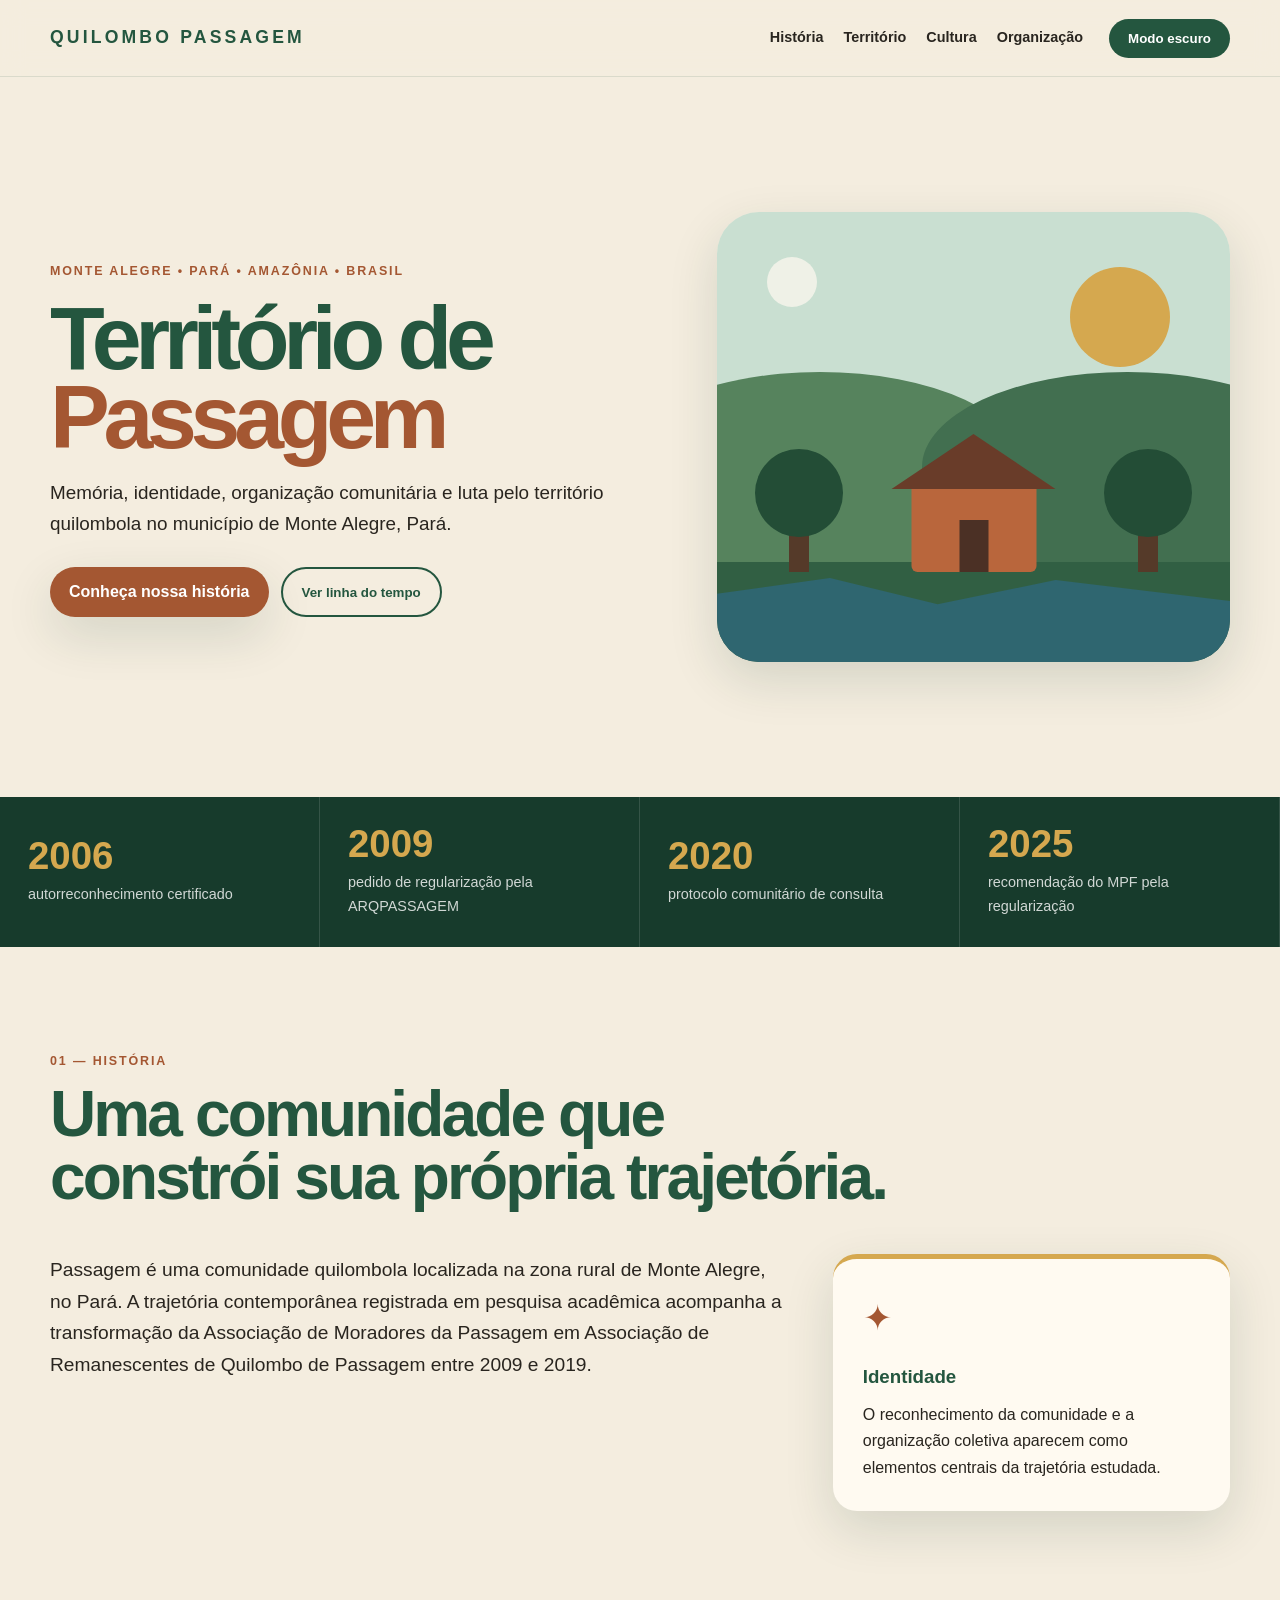
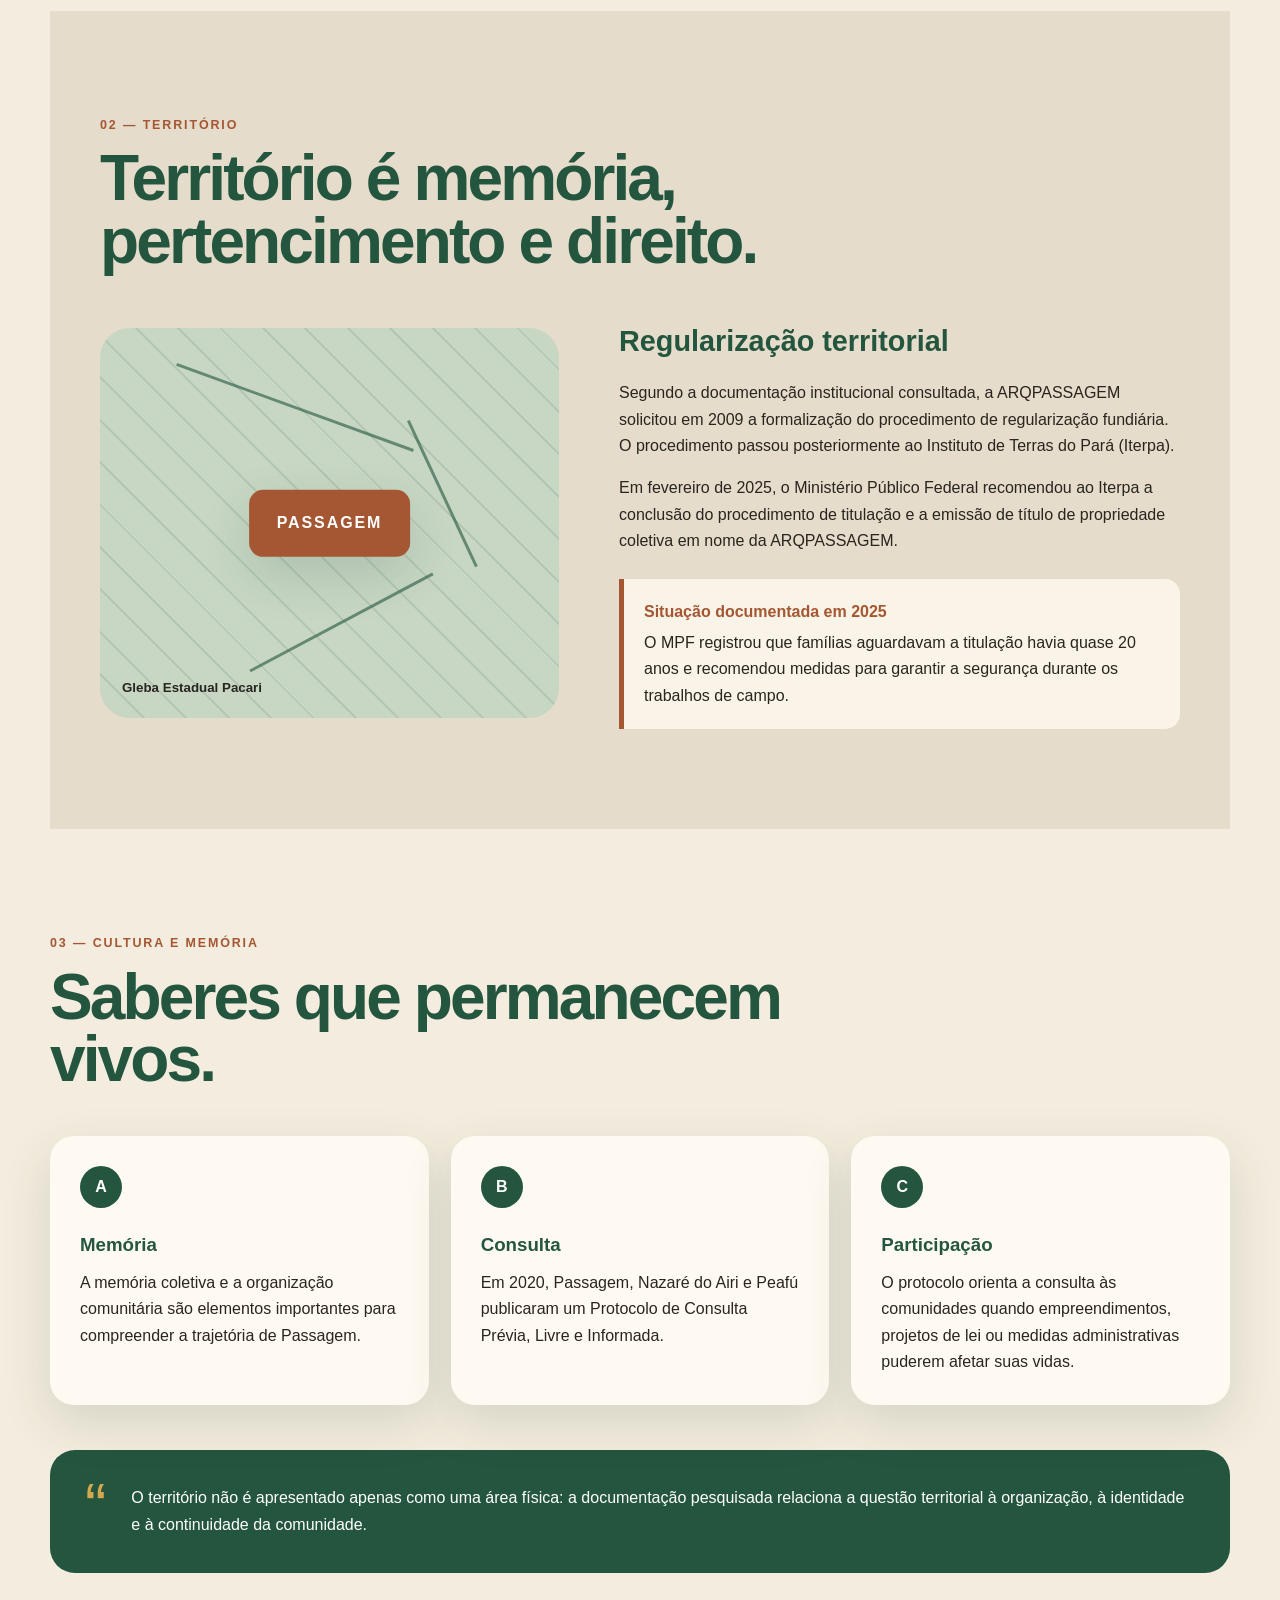
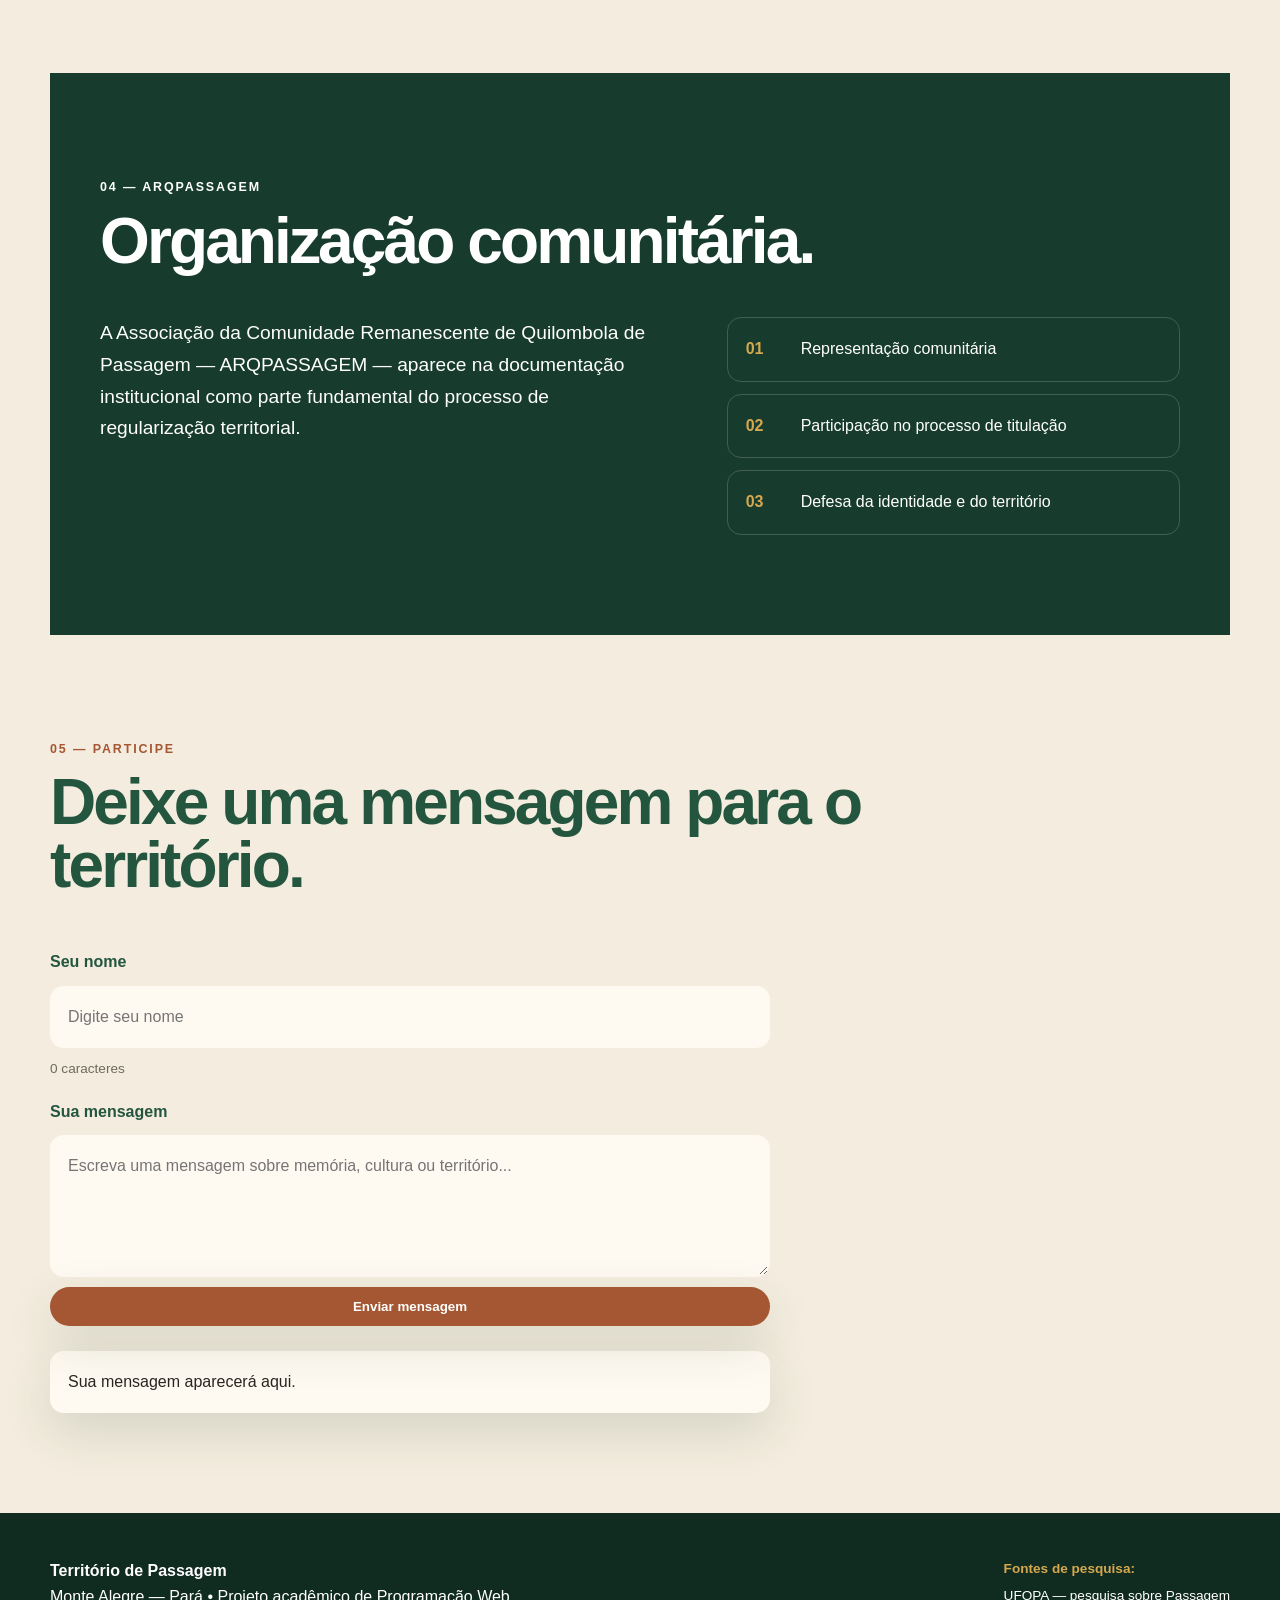
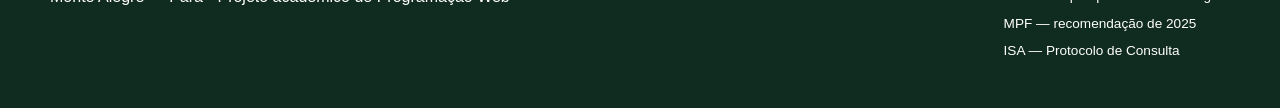
==== index.html @ 97a13f0c "Avaliação Individual 1 Tema da Landing Page - Quilombo Passagem um pouco da História do Meu Lugar" ====
<!DOCTYPE html>
<html lang="pt-BR">
<head>
    <!-- Estrutura HTML5 da atividade de Programação Web. -->
    <meta charset="UTF-8">
    <meta name="viewport" content="width=device-width, initial-scale=1.0">
    <title>Território de Passagem | Monte Alegre - PA</title>
    <link rel="stylesheet" href="estilo.css">
</head>
<body id="corpo">
    <header class="cabecalho">
        <nav class="navegacao">
            <a class="logo" href="#inicio">QUILOMBO PASSAGEM</a>
            <div class="links">
                <a href="#historia">História</a>
                <a href="#territorio">Território</a>
                <a href="#cultura">Cultura</a>
                <a href="#organizacao">Organização</a>
            </div>
            <!-- Evento click para alterar a aparência. -->
            <button id="botaoTema" type="button">Modo escuro</button>
        </nav>
    </header>

    <main>
        <section id="inicio" class="hero">
            <div class="hero-texto">
                <span class="etiqueta">Monte Alegre • Pará • Amazônia • Brasil</span>
                <h1>Território de <strong>Passagem</strong></h1>
                <p class="subtitulo">Memória, identidade, organização comunitária e luta pelo território quilombola no município de Monte Alegre, Pará.</p>
                <div class="botoes">
                    <a class="botao botao-principal" href="#historia">Conheça nossa história</a>
                    <!-- Segundo evento click: mostra/oculta a linha do tempo. -->
                    <button id="botaoLinhaTempo" class="botao botao-contorno" type="button">Ver linha do tempo</button>
                </div>
                <div id="linhaTempo" class="linha-tempo oculto">
                    <div><strong>2006</strong><span>Certidão de Autorreconhecimento da comunidade pela Fundação Cultural Palmares.</span></div>
                    <div><strong>2009</strong><span>ARQPASSAGEM solicita a formalização do procedimento de regularização fundiária.</span></div>
                    <div><strong>2020</strong><span>É publicado o Protocolo de Consulta Prévia, Livre e Informada das comunidades.</span></div>
                    <div><strong>2025</strong><span>O MPF recomenda medidas para a conclusão da regularização territorial.</span></div>
                </div>
            </div>
            <!-- Ilustração feita somente com HTML e CSS. -->
            <div class="paisagem" aria-label="Ilustração simbólica de paisagem amazônica">
                <div class="sol"></div><div class="lua"></div>
                <div class="morro morro-um"></div><div class="morro morro-dois"></div>
                <div class="rio"></div><div class="casa"><span class="telhado"></span><span class="porta"></span></div>
                <div class="arvore arvore-um"></div><div class="arvore arvore-dois"></div>
            </div>
        </section>

        <section class="numeros">
            <article><strong>2006</strong><span>autorreconhecimento certificado</span></article>
            <article><strong>2009</strong><span>pedido de regularização pela ARQPASSAGEM</span></article>
            <article><strong>2020</strong><span>protocolo comunitário de consulta</span></article>
            <article><strong>2025</strong><span>recomendação do MPF pela regularização</span></article>
        </section>

        <section id="historia" class="secao">
            <div class="cabecalho-secao"><span>01 — HISTÓRIA</span><h2>Uma comunidade que constrói sua própria trajetória.</h2></div>
            <div class="duas-colunas">
                <div><p class="texto-grande">Passagem é uma comunidade quilombola localizada na zona rural de Monte Alegre, no Pará. A trajetória contemporânea registrada em pesquisa acadêmica acompanha a transformação da Associação de Moradores da Passagem em Associação de Remanescentes de Quilombo de Passagem entre 2009 e 2019.</p></div>
                <aside class="cartao destaque"><span class="icone">✦</span><h3>Identidade</h3><p>O reconhecimento da comunidade e a organização coletiva aparecem como elementos centrais da trajetória estudada.</p></aside>
            </div>
        </section>

        <section id="territorio" class="secao secao-terra">
            <div class="cabecalho-secao"><span>02 — TERRITÓRIO</span><h2>Território é memória, pertencimento e direito.</h2></div>
            <div class="territorio-grid">
                <div class="mapa-simbolico"><div class="marcador">PASSAGEM</div><div class="linha linha-a"></div><div class="linha linha-b"></div><div class="linha linha-c"></div><small>Gleba Estadual Pacari</small></div>
                <div class="texto-territorio">
                    <h3>Regularização territorial</h3>
                    <p>Segundo a documentação institucional consultada, a ARQPASSAGEM solicitou em 2009 a formalização do procedimento de regularização fundiária. O procedimento passou posteriormente ao Instituto de Terras do Pará (Iterpa).</p>
                    <p>Em fevereiro de 2025, o Ministério Público Federal recomendou ao Iterpa a conclusão do procedimento de titulação e a emissão de título de propriedade coletiva em nome da ARQPASSAGEM.</p>
                    <div class="alerta"><strong>Situação documentada em 2025</strong><span>O MPF registrou que famílias aguardavam a titulação havia quase 20 anos e recomendou medidas para garantir a segurança durante os trabalhos de campo.</span></div>
                </div>
            </div>
        </section>

        <section id="cultura" class="secao">
            <div class="cabecalho-secao"><span>03 — CULTURA E MEMÓRIA</span><h2>Saberes que permanecem vivos.</h2></div>
            <div class="cards">
                <article class="cartao"><span class="numero">A</span><h3>Memória</h3><p>A memória coletiva e a organização comunitária são elementos importantes para compreender a trajetória de Passagem.</p></article>
                <article class="cartao"><span class="numero">B</span><h3>Consulta</h3><p>Em 2020, Passagem, Nazaré do Airi e Peafú publicaram um Protocolo de Consulta Prévia, Livre e Informada.</p></article>
                <article class="cartao"><span class="numero">C</span><h3>Participação</h3><p>O protocolo orienta a consulta às comunidades quando empreendimentos, projetos de lei ou medidas administrativas puderem afetar suas vidas.</p></article>
            </div>
            <div class="citacao"><span>“</span><p>O território não é apresentado apenas como uma área física: a documentação pesquisada relaciona a questão territorial à organização, à identidade e à continuidade da comunidade.</p></div>
        </section>

        <section id="organizacao" class="secao secao-verde">
            <div class="cabecalho-secao"><span>04 — ARQPASSAGEM</span><h2>Organização comunitária.</h2></div>
            <div class="organizacao-grid">
                <div><p class="texto-grande">A Associação da Comunidade Remanescente de Quilombola de Passagem — ARQPASSAGEM — aparece na documentação institucional como parte fundamental do processo de regularização territorial.</p></div>
                <div class="lista"><div><strong>01</strong><span>Representação comunitária</span></div><div><strong>02</strong><span>Participação no processo de titulação</span></div><div><strong>03</strong><span>Defesa da identidade e do território</span></div></div>
            </div>
        </section>

        <section id="participar" class="secao participacao">
            <div class="cabecalho-secao"><span>05 — PARTICIPE</span><h2>Deixe uma mensagem para o território.</h2></div>
            <form id="formulario" class="formulario">
                <label for="nome">Seu nome</label>
                <input id="nome" name="nome" type="text" placeholder="Digite seu nome">
                <p id="contador">0 caracteres</p>
                <label for="mensagemTexto">Sua mensagem</label>
                <textarea id="mensagemTexto" name="mensagemTexto" rows="4" placeholder="Escreva uma mensagem sobre memória, cultura ou território..."></textarea>
                <button class="botao botao-principal" type="submit">Enviar mensagem</button>
            </form>
            <div id="mensagemResultado" class="resultado" aria-live="polite">Sua mensagem aparecerá aqui.</div>
        </section>
    </main>

    <footer class="rodape">
        <div><strong>Território de Passagem</strong><p>Monte Alegre — Pará • Projeto acadêmico de Programação Web</p></div>
        <div class="fontes">
            <span>Fontes de pesquisa:</span>
            <a href="https://repositorio.ufopa.edu.br/items/80e61fbe-5a59-449a-90fd-aa0ad96b2b39" target="_blank" rel="noopener">UFOPA — pesquisa sobre Passagem</a>
            <a href="https://www.mpf.mp.br/o-mpf/unidades/pr-pa/noticias/mpf-recomenda-medidas-urgentes-para-conclusao-de-regularizacao-de-quilombo-impedida-por-nao-quilombolas-no-para" target="_blank" rel="noopener">MPF — recomendação de 2025</a>
            <a href="https://acervo.socioambiental.org/index.php/acervo/documentos/protocolo-de-consulta-previa-livre-e-informada-dos-quilombos-passagem-nazare-do" target="_blank" rel="noopener">ISA — Protocolo de Consulta</a>
        </div>
    </footer>
    <script src="script.js"></script>
</body>
</html>
---- estilo.css ----
/* CSS externo: cores, layout, tipografia, responsividade e aparência. */
:root{--verde-escuro:#173b2c;--verde:#24563f;--verde-claro:#4e7d5e;--terra:#a45732;--dourado:#d5a84f;--creme:#f4eddf;--papel:#fffaf1;--texto:#29251f;--cinza:#70695f;--sombra:0 18px 50px rgba(23,59,44,.14)}
*{box-sizing:border-box;margin:0;padding:0}html{scroll-behavior:smooth}body{font-family:Arial,Helvetica,sans-serif;background:var(--creme);color:var(--texto);line-height:1.65;transition:.3s}a{color:inherit;text-decoration:none}.cabecalho{position:sticky;top:0;z-index:50;background:rgba(244,237,223,.94);backdrop-filter:blur(12px);border-bottom:1px solid rgba(36,86,63,.12)}
.navegacao{width:min(1180px,calc(100% - 40px));min-height:76px;margin:auto;display:flex;align-items:center;gap:26px}.logo{color:var(--verde);font-size:1.1rem;font-weight:900;letter-spacing:.18em;margin-right:auto}.links{display:flex;gap:20px;font-size:.9rem;font-weight:800}.links a:hover{color:var(--terra)}button,.botao{border:0;border-radius:999px;padding:12px 19px;font-weight:900;cursor:pointer;transition:transform .2s,box-shadow .2s}.botao:hover,button:hover{transform:translateY(-2px)}#botaoTema{background:var(--verde);color:#fff}
.hero{width:min(1180px,calc(100% - 40px));min-height:720px;margin:auto;padding:90px 0;display:grid;grid-template-columns:1.08fr .92fr;align-items:center;gap:65px}.etiqueta,.cabecalho-secao>span{color:var(--terra);font-size:.78rem;font-weight:900;letter-spacing:.15em;text-transform:uppercase}.hero h1{margin:16px 0 20px;color:var(--verde);font-size:clamp(3.5rem,7vw,7rem);line-height:.88;letter-spacing:-.07em}.hero h1 strong{color:var(--terra)}.subtitulo{max-width:650px;margin-bottom:28px;font-size:1.18rem}.botoes{display:flex;flex-wrap:wrap;gap:12px}.botao-principal{background:var(--terra);color:#fff;box-shadow:var(--sombra)}.botao-contorno{background:transparent;color:var(--verde);border:2px solid var(--verde)}.oculto{display:none!important}.linha-tempo{margin-top:28px;display:grid;gap:10px}.linha-tempo div{display:grid;grid-template-columns:70px 1fr;gap:15px;padding:13px 16px;border-left:4px solid var(--dourado);background:rgba(255,250,241,.7);border-radius:0 12px 12px 0}.linha-tempo strong{color:var(--terra)}
.paisagem{position:relative;min-height:450px;overflow:hidden;border-radius:42px;background:linear-gradient(#c9dfd1 0 48%,#82aa78 48% 63%,#315f43 63% 100%);box-shadow:var(--sombra)}.sol{position:absolute;top:55px;right:60px;width:100px;height:100px;border-radius:50%;background:var(--dourado)}.lua{position:absolute;top:45px;left:50px;width:50px;height:50px;border-radius:50%;background:rgba(255,250,241,.7)}.morro{position:absolute;bottom:100px;width:80%;height:190px;border-radius:50% 50% 0 0;background:#56835d}.morro-um{left:-20%}.morro-dois{right:-20%;background:#426f50}.rio{position:absolute;left:0;right:0;bottom:0;height:105px;background:#2f6670;clip-path:polygon(0 35%,22% 20%,43% 45%,66% 22%,100% 42%,100% 100%,0 100%)}.casa{position:absolute;left:50%;bottom:90px;width:125px;height:90px;transform:translateX(-50%);background:#b9663c;border-radius:6px}.telhado{position:absolute;left:-20px;top:-48px;width:0;height:0;border-left:82px solid transparent;border-right:82px solid transparent;border-bottom:55px solid #693c29}.porta{position:absolute;left:48px;bottom:0;width:29px;height:52px;background:#4b3025}.arvore{position:absolute;bottom:90px;width:20px;height:75px;background:#553a29}.arvore:before{content:"";position:absolute;left:-34px;top:-48px;width:88px;height:88px;border-radius:50%;background:#234d36}.arvore-um{left:14%}.arvore-dois{right:14%}
.numeros{display:grid;grid-template-columns:repeat(4,1fr);background:var(--verde-escuro);color:#fff}.numeros article{min-height:150px;padding:28px;display:flex;flex-direction:column;justify-content:center;border-right:1px solid rgba(255,255,255,.13)}.numeros strong{color:var(--dourado);font-size:2.4rem;line-height:1}.numeros span{margin-top:8px;color:rgba(255,255,255,.8);font-size:.9rem}.secao{width:min(1180px,calc(100% - 40px));margin:auto;padding:100px 0}.cabecalho-secao{margin-bottom:45px}.cabecalho-secao h2{max-width:850px;margin-top:10px;color:var(--verde);font-size:clamp(2.3rem,5vw,4.5rem);line-height:.98;letter-spacing:-.045em}.duas-colunas{display:grid;grid-template-columns:1.3fr .7fr;gap:45px;align-items:start}.texto-grande{max-width:780px;font-size:1.2rem}.cartao{padding:30px;background:var(--papel);border-radius:24px;box-shadow:var(--sombra)}.cartao.destaque{border-top:5px solid var(--dourado)}.icone{display:block;margin-bottom:15px;color:var(--terra);font-size:2.2rem}.cartao h3{margin-bottom:9px;color:var(--verde)}
.secao-terra{max-width:none;padding-left:max(20px,calc((100vw - 1180px)/2));padding-right:max(20px,calc((100vw - 1180px)/2));background:#e5dccb}.territorio-grid{display:grid;grid-template-columns:.9fr 1.1fr;gap:60px;align-items:center}.mapa-simbolico{position:relative;min-height:390px;overflow:hidden;border-radius:30px;background:repeating-linear-gradient(45deg,rgba(36,86,63,.12) 0 2px,transparent 2px 30px),#c7d7c4}.marcador{position:absolute;left:50%;top:50%;transform:translate(-50%,-50%);padding:20px 28px;background:var(--terra);color:#fff;border-radius:14px;font-weight:900;letter-spacing:.12em;box-shadow:var(--sombra)}.linha{position:absolute;height:3px;background:var(--verde);opacity:.6}.linha-a{width:55%;top:20%;left:15%;transform:rotate(20deg)}.linha-b{width:45%;top:75%;left:30%;transform:rotate(-28deg)}.linha-c{width:35%;top:42%;right:8%;transform:rotate(65deg)}.mapa-simbolico small{position:absolute;left:22px;bottom:20px;font-weight:800}.texto-territorio{max-width:720px}.texto-territorio h3{color:var(--verde);font-size:1.8rem;margin-bottom:15px}.texto-territorio p+p{margin-top:16px}.alerta{margin-top:24px;padding:20px;border-left:5px solid var(--terra);background:rgba(255,250,241,.8);border-radius:0 15px 15px 0}.alerta strong{display:block;color:var(--terra);margin-bottom:5px}.cards{display:grid;grid-template-columns:repeat(3,1fr);gap:22px}.numero{display:inline-flex;width:42px;height:42px;align-items:center;justify-content:center;margin-bottom:22px;border-radius:50%;background:var(--verde);color:#fff;font-weight:900}.citacao{margin-top:45px;padding:35px;display:flex;gap:25px;background:var(--verde);color:#fff;border-radius:25px}.citacao>span{color:var(--dourado);font-size:4rem;line-height:.7}.secao-verde{max-width:none;padding-left:max(20px,calc((100vw - 1180px)/2));padding-right:max(20px,calc((100vw - 1180px)/2));background:var(--verde-escuro);color:#fff}.secao-verde h2,.secao-verde .cabecalho-secao>span{color:#fff}.organizacao-grid{display:grid;grid-template-columns:1fr .8fr;gap:60px}.lista{display:grid;gap:12px}.lista div{display:grid;grid-template-columns:55px 1fr;align-items:center;padding:18px;border:1px solid rgba(255,255,255,.18);border-radius:14px}.lista strong{color:var(--dourado)}
.formulario{max-width:720px;display:grid;gap:10px}.formulario label{margin-top:8px;color:var(--verde);font-weight:900}.formulario input,.formulario textarea{width:100%;padding:16px;border:2px solid transparent;border-radius:14px;outline:none;background:var(--papel);color:var(--texto);font:inherit;resize:vertical}.formulario input:focus,.formulario textarea:focus{border-color:var(--dourado)}#contador{color:var(--cinza);font-size:.85rem}.resultado{max-width:720px;margin-top:25px;padding:18px;background:var(--papel);border-radius:14px;box-shadow:var(--sombra)}.rodape{padding:45px max(20px,calc((100vw - 1180px)/2));display:flex;justify-content:space-between;gap:30px;background:#102b20;color:#fff}.fontes{display:grid;gap:5px;font-size:.85rem}.fontes span{color:var(--dourado);font-weight:900}.fontes a:hover{color:var(--dourado)}
body.modo-escuro{--creme:#121916;--papel:#1d2721;--texto:#f2eadc;--verde:#9ac8a5;--cinza:#b9b0a2;--sombra:0 18px 50px rgba(0,0,0,.35)}body.modo-escuro .cabecalho{background:rgba(18,25,22,.94)}body.modo-escuro .secao-terra{background:#252c27}body.modo-escuro .formulario input,body.modo-escuro .formulario textarea{background:#222d26}
@media(max-width:850px){.links{display:none}.hero,.duas-colunas,.territorio-grid,.organizacao-grid{grid-template-columns:1fr}.hero{padding:65px 0}.paisagem{min-height:340px}.numeros,.cards{grid-template-columns:1fr 1fr}.rodape{flex-direction:column}}@media(max-width:560px){.numeros,.cards{grid-template-columns:1fr}.hero h1{font-size:3.5rem}.secao{padding:70px 0}}
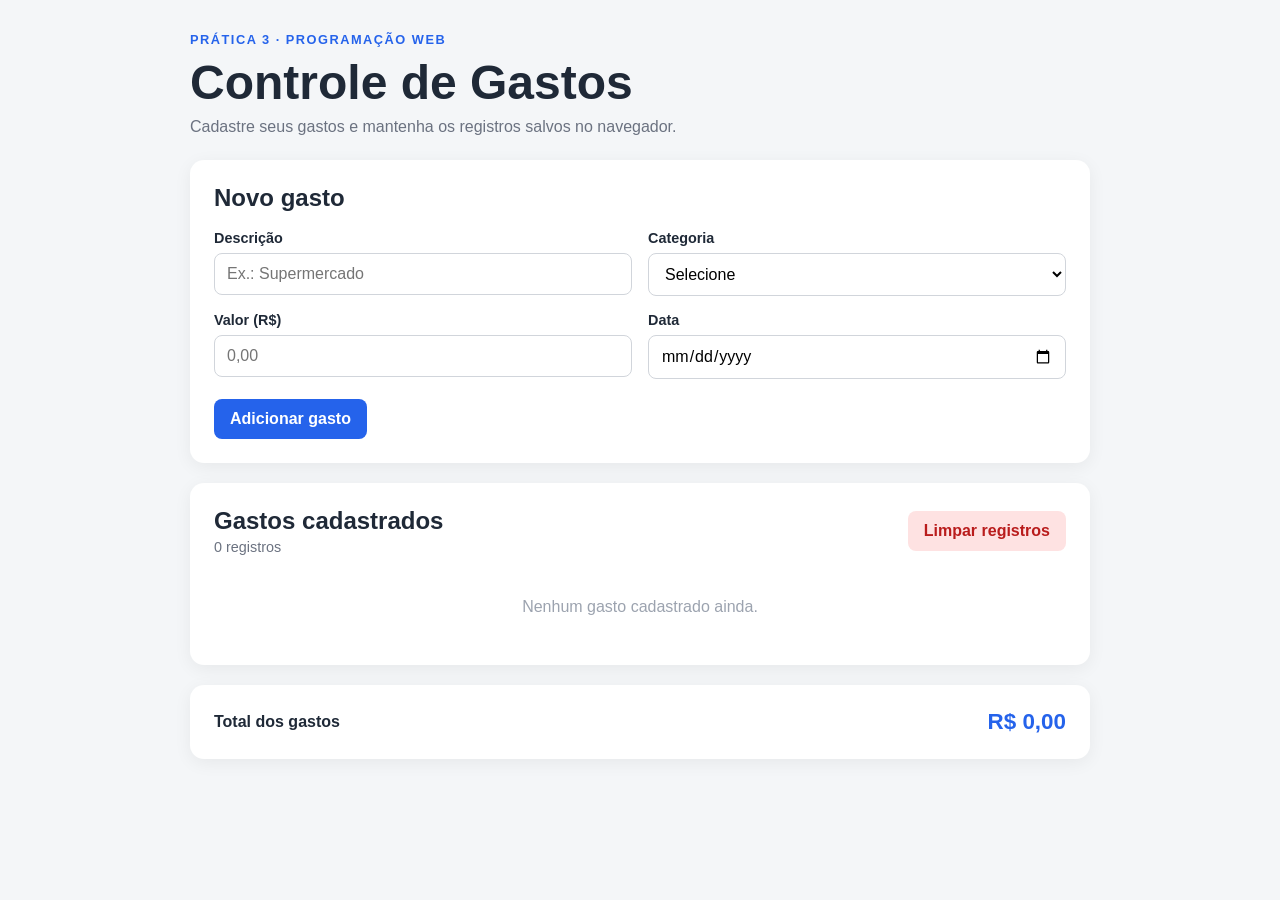
==== commit 6ae50847: "Atividade 4 Desenvolvimento de um mini-sistema de cadastro utilizando JavaScript, objetos, arrays, J" ====
--- a/index.html
+++ b/index.html
@@ -1,123 +1,79 @@
 <!DOCTYPE html>
 <html lang="pt-BR">
 <head>
-    <!-- Estrutura HTML5 da atividade de Programação Web. -->
     <meta charset="UTF-8">
     <meta name="viewport" content="width=device-width, initial-scale=1.0">
-    <title>Território de Passagem | Monte Alegre - PA</title>
-    <link rel="stylesheet" href="estilo.css">
+    <title>Controle de Gastos</title>
+    <link rel="stylesheet" href="css/style.css">
 </head>
-<body id="corpo">
-    <header class="cabecalho">
-        <nav class="navegacao">
-            <a class="logo" href="#inicio">QUILOMBO PASSAGEM</a>
-            <div class="links">
-                <a href="#historia">História</a>
-                <a href="#territorio">Território</a>
-                <a href="#cultura">Cultura</a>
-                <a href="#organizacao">Organização</a>
+<body>
+    <main class="container">
+        <header>
+            <p class="tag">PRÁTICA 3 · PROGRAMAÇÃO WEB</p>
+            <h1>Controle de Gastos</h1>
+            <p>Cadastre seus gastos e mantenha os registros salvos no navegador.</p>
+        </header>
+
+        <section class="card">
+            <h2>Novo gasto</h2>
+
+            <form id="formGasto">
+                <div class="form-grid">
+                    <div class="campo">
+                        <label for="descricao">Descrição</label>
+                        <input type="text" id="descricao" placeholder="Ex.: Supermercado" required>
+                    </div>
+
+                    <div class="campo">
+                        <label for="categoria">Categoria</label>
+                        <select id="categoria" required>
+                            <option value="">Selecione</option>
+                            <option value="Alimentação">Alimentação</option>
+                            <option value="Transporte">Transporte</option>
+                            <option value="Moradia">Moradia</option>
+                            <option value="Lazer">Lazer</option>
+                            <option value="Educação">Educação</option>
+                            <option value="Outros">Outros</option>
+                        </select>
+                    </div>
+
+                    <div class="campo">
+                        <label for="valor">Valor (R$)</label>
+                        <input type="number" id="valor" min="0.01" step="0.01" placeholder="0,00" required>
+                    </div>
+
+                    <div class="campo">
+                        <label for="data">Data</label>
+                        <input type="date" id="data" required>
+                    </div>
+                </div>
+
+                <button type="submit" class="btn-primary">Adicionar gasto</button>
+            </form>
+        </section>
+
+        <section class="card">
+            <div class="lista-header">
+                <div>
+                    <h2>Gastos cadastrados</h2>
+                    <p id="contador">0 registros</p>
+                </div>
+                <button id="btnLimpar" class="btn-danger" type="button">Limpar registros</button>
             </div>
-            <!-- Evento click para alterar a aparência. -->
-            <button id="botaoTema" type="button">Modo escuro</button>
-        </nav>
-    </header>
 
-    <main>
-        <section id="inicio" class="hero">
-            <div class="hero-texto">
-                <span class="etiqueta">Monte Alegre • Pará • Amazônia • Brasil</span>
-                <h1>Território de <strong>Passagem</strong></h1>
-                <p class="subtitulo">Memória, identidade, organização comunitária e luta pelo território quilombola no município de Monte Alegre, Pará.</p>
-                <div class="botoes">
-                    <a class="botao botao-principal" href="#historia">Conheça nossa história</a>
-                    <!-- Segundo evento click: mostra/oculta a linha do tempo. -->
-                    <button id="botaoLinhaTempo" class="botao botao-contorno" type="button">Ver linha do tempo</button>
-                </div>
-                <div id="linhaTempo" class="linha-tempo oculto">
-                    <div><strong>2006</strong><span>Certidão de Autorreconhecimento da comunidade pela Fundação Cultural Palmares.</span></div>
-                    <div><strong>2009</strong><span>ARQPASSAGEM solicita a formalização do procedimento de regularização fundiária.</span></div>
-                    <div><strong>2020</strong><span>É publicado o Protocolo de Consulta Prévia, Livre e Informada das comunidades.</span></div>
-                    <div><strong>2025</strong><span>O MPF recomenda medidas para a conclusão da regularização territorial.</span></div>
-                </div>
-            </div>
-            <!-- Ilustração feita somente com HTML e CSS. -->
-            <div class="paisagem" aria-label="Ilustração simbólica de paisagem amazônica">
-                <div class="sol"></div><div class="lua"></div>
-                <div class="morro morro-um"></div><div class="morro morro-dois"></div>
-                <div class="rio"></div><div class="casa"><span class="telhado"></span><span class="porta"></span></div>
-                <div class="arvore arvore-um"></div><div class="arvore arvore-dois"></div>
+            <div id="listaGastos" class="lista"></div>
+
+            <div id="mensagemVazia" class="vazio">
+                Nenhum gasto cadastrado ainda.
             </div>
         </section>
 
-        <section class="numeros">
-            <article><strong>2006</strong><span>autorreconhecimento certificado</span></article>
-            <article><strong>2009</strong><span>pedido de regularização pela ARQPASSAGEM</span></article>
-            <article><strong>2020</strong><span>protocolo comunitário de consulta</span></article>
-            <article><strong>2025</strong><span>recomendação do MPF pela regularização</span></article>
-        </section>
-
-        <section id="historia" class="secao">
-            <div class="cabecalho-secao"><span>01 — HISTÓRIA</span><h2>Uma comunidade que constrói sua própria trajetória.</h2></div>
-            <div class="duas-colunas">
-                <div><p class="texto-grande">Passagem é uma comunidade quilombola localizada na zona rural de Monte Alegre, no Pará. A trajetória contemporânea registrada em pesquisa acadêmica acompanha a transformação da Associação de Moradores da Passagem em Associação de Remanescentes de Quilombo de Passagem entre 2009 e 2019.</p></div>
-                <aside class="cartao destaque"><span class="icone">✦</span><h3>Identidade</h3><p>O reconhecimento da comunidade e a organização coletiva aparecem como elementos centrais da trajetória estudada.</p></aside>
-            </div>
-        </section>
-
-        <section id="territorio" class="secao secao-terra">
-            <div class="cabecalho-secao"><span>02 — TERRITÓRIO</span><h2>Território é memória, pertencimento e direito.</h2></div>
-            <div class="territorio-grid">
-                <div class="mapa-simbolico"><div class="marcador">PASSAGEM</div><div class="linha linha-a"></div><div class="linha linha-b"></div><div class="linha linha-c"></div><small>Gleba Estadual Pacari</small></div>
-                <div class="texto-territorio">
-                    <h3>Regularização territorial</h3>
-                    <p>Segundo a documentação institucional consultada, a ARQPASSAGEM solicitou em 2009 a formalização do procedimento de regularização fundiária. O procedimento passou posteriormente ao Instituto de Terras do Pará (Iterpa).</p>
-                    <p>Em fevereiro de 2025, o Ministério Público Federal recomendou ao Iterpa a conclusão do procedimento de titulação e a emissão de título de propriedade coletiva em nome da ARQPASSAGEM.</p>
-                    <div class="alerta"><strong>Situação documentada em 2025</strong><span>O MPF registrou que famílias aguardavam a titulação havia quase 20 anos e recomendou medidas para garantir a segurança durante os trabalhos de campo.</span></div>
-                </div>
-            </div>
-        </section>
-
-        <section id="cultura" class="secao">
-            <div class="cabecalho-secao"><span>03 — CULTURA E MEMÓRIA</span><h2>Saberes que permanecem vivos.</h2></div>
-            <div class="cards">
-                <article class="cartao"><span class="numero">A</span><h3>Memória</h3><p>A memória coletiva e a organização comunitária são elementos importantes para compreender a trajetória de Passagem.</p></article>
-                <article class="cartao"><span class="numero">B</span><h3>Consulta</h3><p>Em 2020, Passagem, Nazaré do Airi e Peafú publicaram um Protocolo de Consulta Prévia, Livre e Informada.</p></article>
-                <article class="cartao"><span class="numero">C</span><h3>Participação</h3><p>O protocolo orienta a consulta às comunidades quando empreendimentos, projetos de lei ou medidas administrativas puderem afetar suas vidas.</p></article>
-            </div>
-            <div class="citacao"><span>“</span><p>O território não é apresentado apenas como uma área física: a documentação pesquisada relaciona a questão territorial à organização, à identidade e à continuidade da comunidade.</p></div>
-        </section>
-
-        <section id="organizacao" class="secao secao-verde">
-            <div class="cabecalho-secao"><span>04 — ARQPASSAGEM</span><h2>Organização comunitária.</h2></div>
-            <div class="organizacao-grid">
-                <div><p class="texto-grande">A Associação da Comunidade Remanescente de Quilombola de Passagem — ARQPASSAGEM — aparece na documentação institucional como parte fundamental do processo de regularização territorial.</p></div>
-                <div class="lista"><div><strong>01</strong><span>Representação comunitária</span></div><div><strong>02</strong><span>Participação no processo de titulação</span></div><div><strong>03</strong><span>Defesa da identidade e do território</span></div></div>
-            </div>
-        </section>
-
-        <section id="participar" class="secao participacao">
-            <div class="cabecalho-secao"><span>05 — PARTICIPE</span><h2>Deixe uma mensagem para o território.</h2></div>
-            <form id="formulario" class="formulario">
-                <label for="nome">Seu nome</label>
-                <input id="nome" name="nome" type="text" placeholder="Digite seu nome">
-                <p id="contador">0 caracteres</p>
-                <label for="mensagemTexto">Sua mensagem</label>
-                <textarea id="mensagemTexto" name="mensagemTexto" rows="4" placeholder="Escreva uma mensagem sobre memória, cultura ou território..."></textarea>
-                <button class="botao botao-principal" type="submit">Enviar mensagem</button>
-            </form>
-            <div id="mensagemResultado" class="resultado" aria-live="polite">Sua mensagem aparecerá aqui.</div>
+        <section class="total">
+            <span>Total dos gastos</span>
+            <strong id="totalGastos">R$ 0,00</strong>
         </section>
     </main>
 
-    <footer class="rodape">
-        <div><strong>Território de Passagem</strong><p>Monte Alegre — Pará • Projeto acadêmico de Programação Web</p></div>
-        <div class="fontes">
-            <span>Fontes de pesquisa:</span>
-            <a href="https://repositorio.ufopa.edu.br/items/80e61fbe-5a59-449a-90fd-aa0ad96b2b39" target="_blank" rel="noopener">UFOPA — pesquisa sobre Passagem</a>
-            <a href="https://www.mpf.mp.br/o-mpf/unidades/pr-pa/noticias/mpf-recomenda-medidas-urgentes-para-conclusao-de-regularizacao-de-quilombo-impedida-por-nao-quilombolas-no-para" target="_blank" rel="noopener">MPF — recomendação de 2025</a>
-            <a href="https://acervo.socioambiental.org/index.php/acervo/documentos/protocolo-de-consulta-previa-livre-e-informada-dos-quilombos-passagem-nazare-do" target="_blank" rel="noopener">ISA — Protocolo de Consulta</a>
-        </div>
-    </footer>
-    <script src="script.js"></script>
+    <script src="js/script.js"></script>
 </body>
 </html>
--- a/css/style.css
+++ b/css/style.css
@@ -0,0 +1,205 @@
+* {
+    box-sizing: border-box;
+    margin: 0;
+    padding: 0;
+}
+
+body {
+    font-family: Arial, Helvetica, sans-serif;
+    background: #f4f6f8;
+    color: #1f2937;
+    min-height: 100vh;
+    padding: 32px 16px;
+}
+
+.container {
+    width: min(100%, 900px);
+    margin: 0 auto;
+}
+
+header {
+    margin-bottom: 24px;
+}
+
+.tag {
+    color: #2563eb;
+    font-size: 0.8rem;
+    font-weight: 700;
+    letter-spacing: 1.5px;
+    margin-bottom: 8px;
+}
+
+h1 {
+    font-size: clamp(2rem, 5vw, 3rem);
+    margin-bottom: 8px;
+}
+
+header p:last-child {
+    color: #6b7280;
+}
+
+.card,
+.total {
+    background: #ffffff;
+    border-radius: 14px;
+    padding: 24px;
+    margin-bottom: 20px;
+    box-shadow: 0 4px 18px rgba(0, 0, 0, 0.06);
+}
+
+h2 {
+    margin-bottom: 18px;
+}
+
+.form-grid {
+    display: grid;
+    grid-template-columns: repeat(2, 1fr);
+    gap: 16px;
+    margin-bottom: 20px;
+}
+
+.campo {
+    display: flex;
+    flex-direction: column;
+    gap: 7px;
+}
+
+label {
+    font-weight: 600;
+    font-size: 0.9rem;
+}
+
+input,
+select,
+button {
+    font: inherit;
+}
+
+input,
+select {
+    width: 100%;
+    border: 1px solid #d1d5db;
+    border-radius: 8px;
+    padding: 11px 12px;
+    background: #fff;
+    outline: none;
+}
+
+input:focus,
+select:focus {
+    border-color: #2563eb;
+}
+
+button {
+    border: 0;
+    border-radius: 8px;
+    padding: 11px 16px;
+    cursor: pointer;
+    font-weight: 700;
+}
+
+.btn-primary {
+    background: #2563eb;
+    color: white;
+}
+
+.btn-primary:hover {
+    background: #1d4ed8;
+}
+
+.btn-danger {
+    background: #fee2e2;
+    color: #b91c1c;
+}
+
+.btn-danger:hover {
+    background: #fecaca;
+}
+
+.lista-header {
+    display: flex;
+    align-items: center;
+    justify-content: space-between;
+    gap: 16px;
+    margin-bottom: 18px;
+}
+
+.lista-header h2 {
+    margin-bottom: 4px;
+}
+
+#contador {
+    color: #6b7280;
+    font-size: 0.9rem;
+}
+
+.lista {
+    display: grid;
+    gap: 10px;
+}
+
+.gasto {
+    display: grid;
+    grid-template-columns: 1fr auto;
+    align-items: center;
+    gap: 15px;
+    border: 1px solid #e5e7eb;
+    border-radius: 10px;
+    padding: 15px;
+}
+
+.gasto-info h3 {
+    margin-bottom: 5px;
+}
+
+.gasto-info p {
+    color: #6b7280;
+    font-size: 0.9rem;
+}
+
+.gasto-valor {
+    font-weight: 700;
+    white-space: nowrap;
+}
+
+.vazio {
+    text-align: center;
+    color: #9ca3af;
+    padding: 25px 10px;
+}
+
+.total {
+    display: flex;
+    align-items: center;
+    justify-content: space-between;
+}
+
+.total span {
+    font-weight: 600;
+}
+
+.total strong {
+    font-size: 1.4rem;
+    color: #2563eb;
+}
+
+@media (max-width: 650px) {
+    .form-grid {
+        grid-template-columns: 1fr;
+    }
+
+    .lista-header {
+        align-items: flex-start;
+        flex-direction: column;
+    }
+
+    .gasto {
+        grid-template-columns: 1fr;
+    }
+
+    .total {
+        gap: 10px;
+        flex-direction: column;
+        align-items: flex-start;
+    }
+}
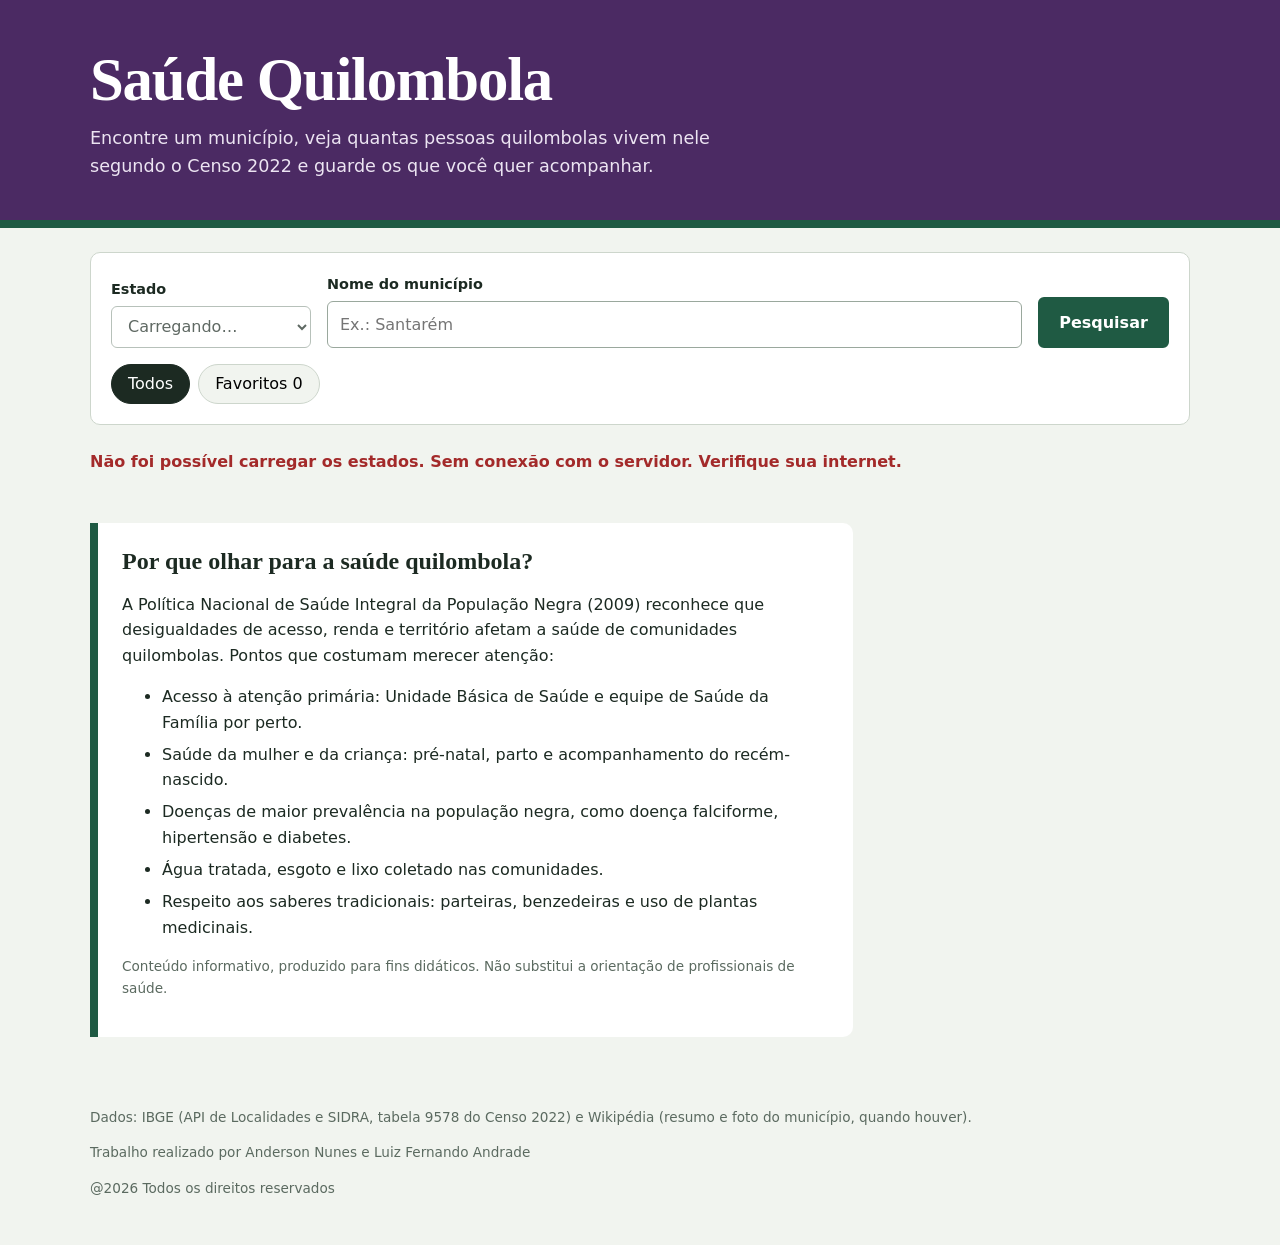
==== commit 1389e31c: "Submissão do 2º trabalho Participantes: Anderson Nunes Luiz Fernando Andrade" ====
--- a/index.html
+++ b/index.html
@@ -1,79 +1,73 @@
 <!DOCTYPE html>
 <html lang="pt-BR">
 <head>
-    <meta charset="UTF-8">
-    <meta name="viewport" content="width=device-width, initial-scale=1.0">
-    <title>Controle de Gastos</title>
-    <link rel="stylesheet" href="css/style.css">
+  <meta charset="UTF-8">
+  <meta name="viewport" content="width=device-width, initial-scale=1">
+  <title>Saúde Quilombola: catálogo de municípios</title>
+  <meta name="description" content="Consulte municípios brasileiros, veja dados do Censo 2022 sobre a população quilombola e salve seus favoritos.">
+  <link rel="stylesheet" href="css/style.css">
 </head>
 <body>
-    <main class="container">
-        <header>
-            <p class="tag">PRÁTICA 3 · PROGRAMAÇÃO WEB</p>
-            <h1>Controle de Gastos</h1>
-            <p>Cadastre seus gastos e mantenha os registros salvos no navegador.</p>
-        </header>
+  <header class="topo">
+    <div class="miolo">
+      <h1>Saúde Quilombola</h1>
+      <p class="lead">Encontre um município, veja quantas pessoas quilombolas vivem nele segundo o Censo 2022 e guarde os que você quer acompanhar.</p>
+    </div>
+  </header>
 
-        <section class="card">
-            <h2>Novo gasto</h2>
+  <main class="miolo">
+    <section aria-labelledby="t-busca" class="busca">
+      <h2 id="t-busca" class="so-leitor">Buscar municípios</h2>
+      <form id="form-busca" novalidate>
+        <div class="campo">
+          <label for="uf">Estado</label>
+          <select id="uf" disabled><option>Carregando…</option></select>
+        </div>
+        <div class="campo campo-grande">
+          <label for="busca">Nome do município</label>
+          <input id="busca" type="search" placeholder="Ex.: Santarém" autocomplete="off">
+        </div>
+        <button type="submit" class="btn">Pesquisar</button>
+      </form>
+      <div class="abas" role="group" aria-label="Filtrar lista">
+        <button id="aba-todos" class="aba" aria-pressed="true" type="button">Todos</button>
+        <button id="aba-fav" class="aba" aria-pressed="false" type="button">Favoritos <span id="contador">0</span></button>
+      </div>
+    </section>
 
-            <form id="formGasto">
-                <div class="form-grid">
-                    <div class="campo">
-                        <label for="descricao">Descrição</label>
-                        <input type="text" id="descricao" placeholder="Ex.: Supermercado" required>
-                    </div>
+    <p id="status" role="status" aria-live="polite"></p>
+    <ul id="lista" class="grade"></ul>
+    <div class="mais"><button id="mais" class="btn btn-sec" type="button" hidden>Mostrar mais municípios</button></div>
 
-                    <div class="campo">
-                        <label for="categoria">Categoria</label>
-                        <select id="categoria" required>
-                            <option value="">Selecione</option>
-                            <option value="Alimentação">Alimentação</option>
-                            <option value="Transporte">Transporte</option>
-                            <option value="Moradia">Moradia</option>
-                            <option value="Lazer">Lazer</option>
-                            <option value="Educação">Educação</option>
-                            <option value="Outros">Outros</option>
-                        </select>
-                    </div>
+    <section class="saude" aria-labelledby="t-saude">
+      <h2 id="t-saude">Por que olhar para a saúde quilombola?</h2>
+      <p>A Política Nacional de Saúde Integral da População Negra (2009) reconhece que desigualdades de acesso, renda e território afetam a saúde de comunidades quilombolas. Pontos que costumam merecer atenção:</p>
+      <ul>
+        <li>Acesso à atenção primária: Unidade Básica de Saúde e equipe de Saúde da Família por perto.</li>
+        <li>Saúde da mulher e da criança: pré-natal, parto e acompanhamento do recém-nascido.</li>
+        <li>Doenças de maior prevalência na população negra, como doença falciforme, hipertensão e diabetes.</li>
+        <li>Água tratada, esgoto e lixo coletado nas comunidades.</li>
+        <li>Respeito aos saberes tradicionais: parteiras, benzedeiras e uso de plantas medicinais.</li>
+      </ul>
+      <p class="nota">Conteúdo informativo, produzido para fins didáticos. Não substitui a orientação de profissionais de saúde.</p>
+    </section>
+  </main>
 
-                    <div class="campo">
-                        <label for="valor">Valor (R$)</label>
-                        <input type="number" id="valor" min="0.01" step="0.01" placeholder="0,00" required>
-                    </div>
+  <footer class="miolo rodape">
+    <p>Dados: IBGE (API de Localidades e SIDRA, tabela 9578 do Censo 2022) e Wikipédia (resumo e foto do município, quando houver).</p>
+    <p> Trabalho realizado por Anderson Nunes e Luiz Fernando Andrade</p>
+    <p>@2026 Todos os direitos reservados</p>
+  </footer>
 
-                    <div class="campo">
-                        <label for="data">Data</label>
-                        <input type="date" id="data" required>
-                    </div>
-                </div>
+  <dialog id="detalhes" aria-labelledby="det-titulo">
+    <article id="det-corpo"></article>
+    <form method="dialog"><button class="btn btn-sec">Fechar</button></form>
+  </dialog>
 
-                <button type="submit" class="btn-primary">Adicionar gasto</button>
-            </form>
-        </section>
-
-        <section class="card">
-            <div class="lista-header">
-                <div>
-                    <h2>Gastos cadastrados</h2>
-                    <p id="contador">0 registros</p>
-                </div>
-                <button id="btnLimpar" class="btn-danger" type="button">Limpar registros</button>
-            </div>
-
-            <div id="listaGastos" class="lista"></div>
-
-            <div id="mensagemVazia" class="vazio">
-                Nenhum gasto cadastrado ainda.
-            </div>
-        </section>
-
-        <section class="total">
-            <span>Total dos gastos</span>
-            <strong id="totalGastos">R$ 0,00</strong>
-        </section>
-    </main>
-
-    <script src="js/script.js"></script>
+  <script src="js/api.js"></script>
+  <script src="js/dados.js"></script>
+  <script src="js/storage.js"></script>
+  <script src="js/dom.js"></script>
+  <script src="js/main.js"></script>
 </body>
 </html>
--- a/css/style.css
+++ b/css/style.css
@@ -1,205 +1,60 @@
-* {
-    box-sizing: border-box;
-    margin: 0;
-    padding: 0;
+:root{
+  --papel:#f1f4ef; --tinta:#1c2a22; --folha:#1f5a43; --acai:#4b2a63;
+  --urucum:#a32a2a; --linha:#cdd6cc; --branco:#fff; --suave:#5b6a60;
+  --serif:Georgia,"Times New Roman",serif; --sans:system-ui,-apple-system,"Segoe UI",Roboto,sans-serif;
 }
+*{box-sizing:border-box}
+body{margin:0;background:var(--papel);color:var(--tinta);font:1rem/1.6 var(--sans)}
+.miolo{width:min(1100px,92%);margin-inline:auto}
+.so-leitor{position:absolute;left:-9999px}
+.topo{background:var(--acai);color:#fff;padding:3rem 0 2.5rem;border-bottom:8px solid var(--folha)}
+h1{font:700 clamp(2.2rem,6vw,3.8rem)/1.05 var(--serif);margin:0 0 .75rem;letter-spacing:-.02em}
+.lead{max-width:60ch;margin:0;font-size:1.1rem;color:#ece4f2}
+h2{font:700 1.5rem/1.2 var(--serif);margin:0 0 .75rem}
 
-body {
-    font-family: Arial, Helvetica, sans-serif;
-    background: #f4f6f8;
-    color: #1f2937;
-    min-height: 100vh;
-    padding: 32px 16px;
-}
+.busca{background:var(--branco);border:1px solid var(--linha);border-radius:10px;padding:1.25rem;margin:1.5rem 0}
+#form-busca{display:flex;flex-wrap:wrap;gap:1rem;align-items:end}
+.campo{display:flex;flex-direction:column;gap:.3rem;min-width:200px}
+.campo-grande{flex:1 1 260px}
+label{font-weight:600;font-size:.9rem}
+input,select{font:inherit;padding:.6rem .75rem;border:1px solid #9aa89d;border-radius:6px;background:#fff;color:var(--tinta)}
+.btn{font:inherit;font-weight:600;padding:.65rem 1.2rem;border:2px solid var(--folha);background:var(--folha);color:#fff;border-radius:6px;cursor:pointer}
+.btn:hover{background:#17463a;border-color:#17463a}
+.btn-sec{background:transparent;color:var(--folha)}
+.btn-sec:hover{background:#e3ece5;color:var(--folha)}
+:focus-visible{outline:3px solid var(--acai);outline-offset:2px}
 
-.container {
-    width: min(100%, 900px);
-    margin: 0 auto;
-}
+.abas{display:flex;gap:.5rem;margin-top:1rem}
+.aba{font:inherit;padding:.4rem 1rem;border:1px solid var(--linha);border-radius:999px;background:var(--papel);cursor:pointer}
+.aba[aria-pressed="true"]{background:var(--tinta);color:#fff;border-color:var(--tinta)}
 
-header {
-    margin-bottom: 24px;
-}
+#status{min-height:1.6rem;margin:.5rem 0;color:var(--suave)}
+#status.erro{color:var(--urucum);font-weight:600}
+.grade{list-style:none;margin:0;padding:0;display:grid;grid-template-columns:repeat(auto-fill,minmax(250px,1fr));gap:1rem}
+.cartao{background:var(--branco);border:1px solid var(--linha);border-radius:10px;padding:1rem;display:flex;flex-direction:column;gap:.75rem}
+.cartao-topo{display:flex;gap:.85rem;align-items:center}
+.mono{flex:none;width:52px;height:52px;border-radius:50%;background:var(--folha);color:#fff;display:grid;place-items:center;font:700 1.5rem var(--serif)}
+.cartao h3{margin:0;font:700 1.15rem/1.25 var(--serif)}
+.cartao p{margin:0;color:var(--suave);font-size:.9rem}
+.acoes{display:flex;gap:.5rem;margin-top:auto}
+.acoes .btn{padding:.45rem .8rem;font-size:.9rem}
+.fav[aria-pressed="true"]{background:var(--urucum);border-color:var(--urucum);color:#fff}
+.mais{text-align:center;margin:1.5rem 0}
 
-.tag {
-    color: #2563eb;
-    font-size: 0.8rem;
-    font-weight: 700;
-    letter-spacing: 1.5px;
-    margin-bottom: 8px;
-}
+.saude{background:var(--branco);border-left:8px solid var(--folha);padding:1.5rem;margin:2.5rem 0;border-radius:0 10px 10px 0;max-width:75ch}
+.saude li{margin-bottom:.4rem}
+.nota{font-size:.85rem;color:var(--suave)}
+.rodape{padding:1rem 0 2rem;font-size:.85rem;color:var(--suave)}
 
-h1 {
-    font-size: clamp(2rem, 5vw, 3rem);
-    margin-bottom: 8px;
-}
-
-header p:last-child {
-    color: #6b7280;
-}
-
-.card,
-.total {
-    background: #ffffff;
-    border-radius: 14px;
-    padding: 24px;
-    margin-bottom: 20px;
-    box-shadow: 0 4px 18px rgba(0, 0, 0, 0.06);
-}
-
-h2 {
-    margin-bottom: 18px;
-}
-
-.form-grid {
-    display: grid;
-    grid-template-columns: repeat(2, 1fr);
-    gap: 16px;
-    margin-bottom: 20px;
-}
-
-.campo {
-    display: flex;
-    flex-direction: column;
-    gap: 7px;
-}
-
-label {
-    font-weight: 600;
-    font-size: 0.9rem;
-}
-
-input,
-select,
-button {
-    font: inherit;
-}
-
-input,
-select {
-    width: 100%;
-    border: 1px solid #d1d5db;
-    border-radius: 8px;
-    padding: 11px 12px;
-    background: #fff;
-    outline: none;
-}
-
-input:focus,
-select:focus {
-    border-color: #2563eb;
-}
-
-button {
-    border: 0;
-    border-radius: 8px;
-    padding: 11px 16px;
-    cursor: pointer;
-    font-weight: 700;
-}
-
-.btn-primary {
-    background: #2563eb;
-    color: white;
-}
-
-.btn-primary:hover {
-    background: #1d4ed8;
-}
-
-.btn-danger {
-    background: #fee2e2;
-    color: #b91c1c;
-}
-
-.btn-danger:hover {
-    background: #fecaca;
-}
-
-.lista-header {
-    display: flex;
-    align-items: center;
-    justify-content: space-between;
-    gap: 16px;
-    margin-bottom: 18px;
-}
-
-.lista-header h2 {
-    margin-bottom: 4px;
-}
-
-#contador {
-    color: #6b7280;
-    font-size: 0.9rem;
-}
-
-.lista {
-    display: grid;
-    gap: 10px;
-}
-
-.gasto {
-    display: grid;
-    grid-template-columns: 1fr auto;
-    align-items: center;
-    gap: 15px;
-    border: 1px solid #e5e7eb;
-    border-radius: 10px;
-    padding: 15px;
-}
-
-.gasto-info h3 {
-    margin-bottom: 5px;
-}
-
-.gasto-info p {
-    color: #6b7280;
-    font-size: 0.9rem;
-}
-
-.gasto-valor {
-    font-weight: 700;
-    white-space: nowrap;
-}
-
-.vazio {
-    text-align: center;
-    color: #9ca3af;
-    padding: 25px 10px;
-}
-
-.total {
-    display: flex;
-    align-items: center;
-    justify-content: space-between;
-}
-
-.total span {
-    font-weight: 600;
-}
-
-.total strong {
-    font-size: 1.4rem;
-    color: #2563eb;
-}
-
-@media (max-width: 650px) {
-    .form-grid {
-        grid-template-columns: 1fr;
-    }
-
-    .lista-header {
-        align-items: flex-start;
-        flex-direction: column;
-    }
-
-    .gasto {
-        grid-template-columns: 1fr;
-    }
-
-    .total {
-        gap: 10px;
-        flex-direction: column;
-        align-items: flex-start;
-    }
-}
+dialog{width:min(640px,94vw);border:0;border-radius:12px;padding:1.5rem;max-height:90vh}
+dialog::backdrop{background:rgba(28,42,34,.6)}
+#det-corpo h2{margin-bottom:.25rem}
+#det-corpo img{width:100%;max-height:240px;object-fit:cover;border-radius:8px;margin:.75rem 0}
+dl{display:grid;grid-template-columns:auto 1fr;gap:.25rem 1rem;margin:.5rem 0 1rem}
+dt{font-weight:600} dd{margin:0}
+.bloco{border-top:1px solid var(--linha);padding-top:.75rem;margin-top:.75rem}
+.bloco h3{margin:0 0 .4rem;font:700 1.05rem var(--serif)}
+.aviso{color:var(--suave);font-size:.9rem}
+dialog form{margin-top:1rem;display:flex;gap:.5rem}
+@media (max-width:520px){.topo{padding:2rem 0 1.75rem}.campo{min-width:100%}}
+@media (prefers-reduced-motion:reduce){*{transition:none!important;animation:none!important}}
